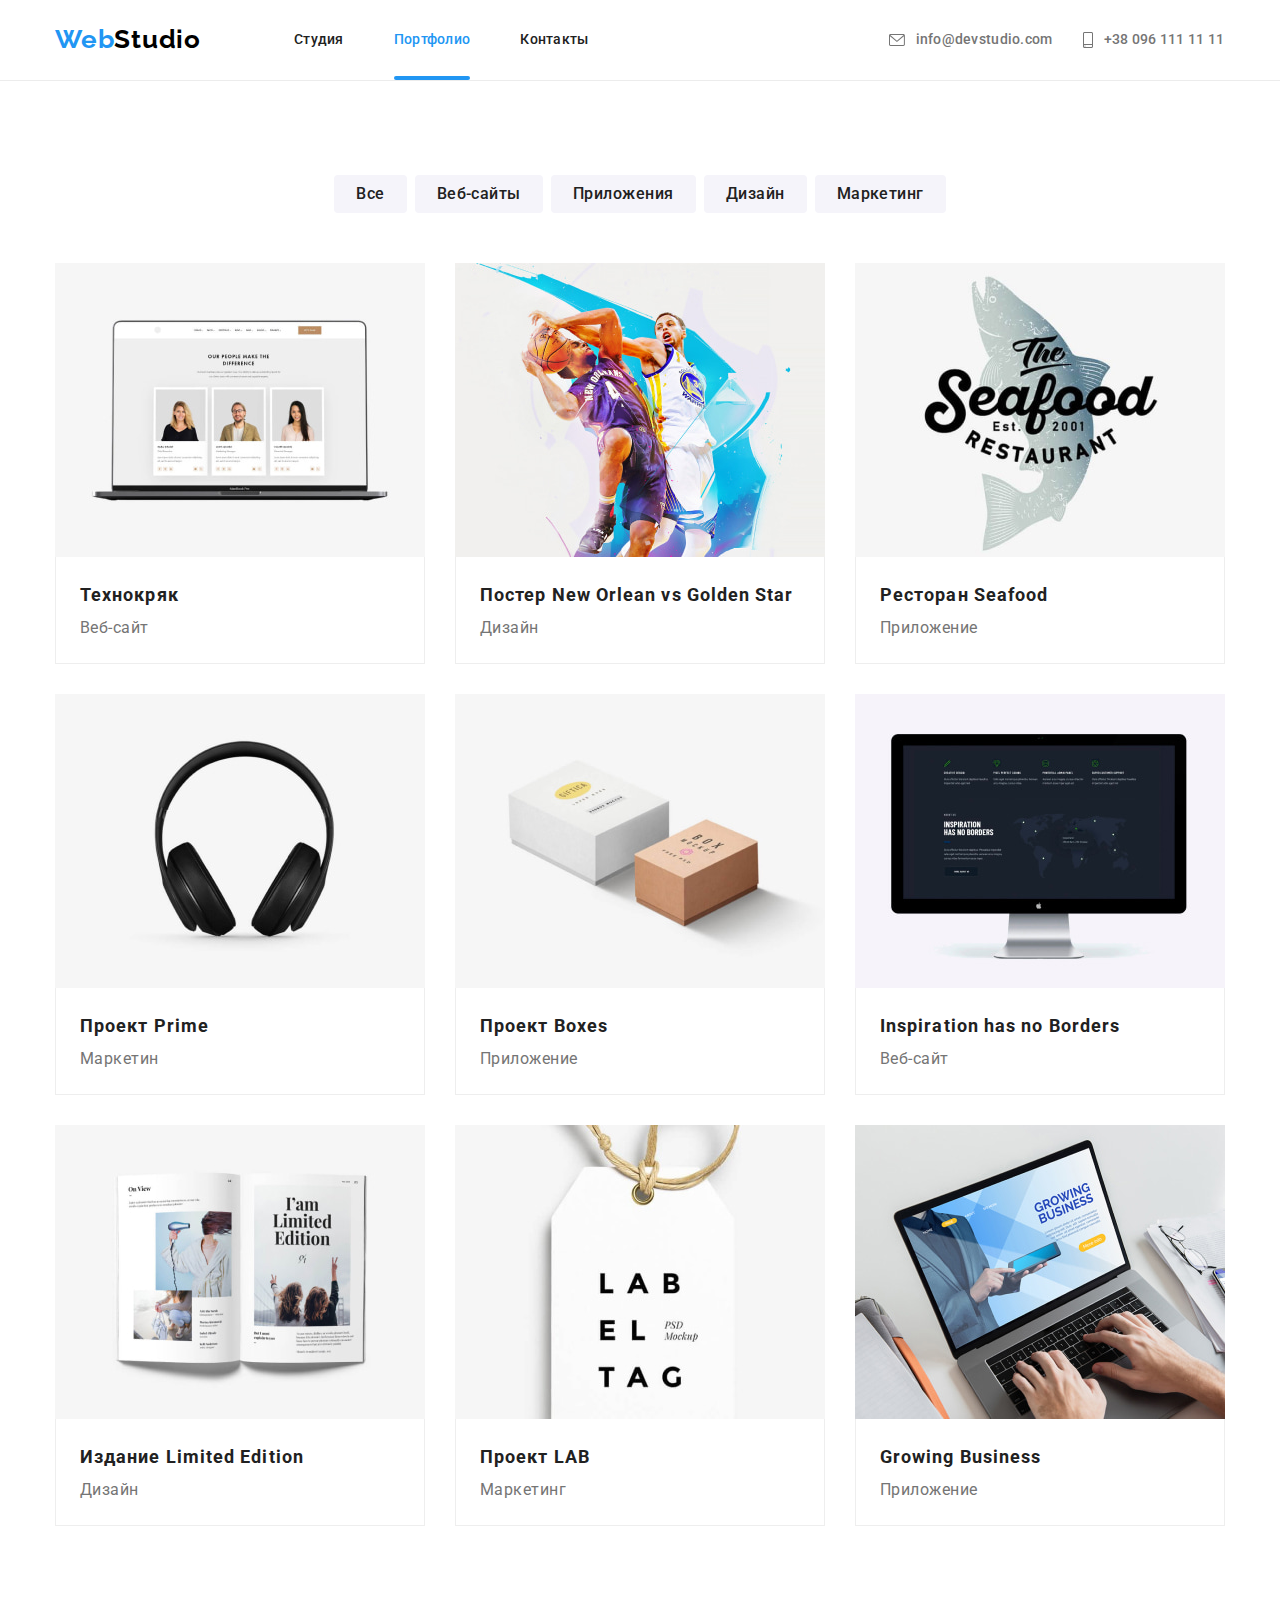
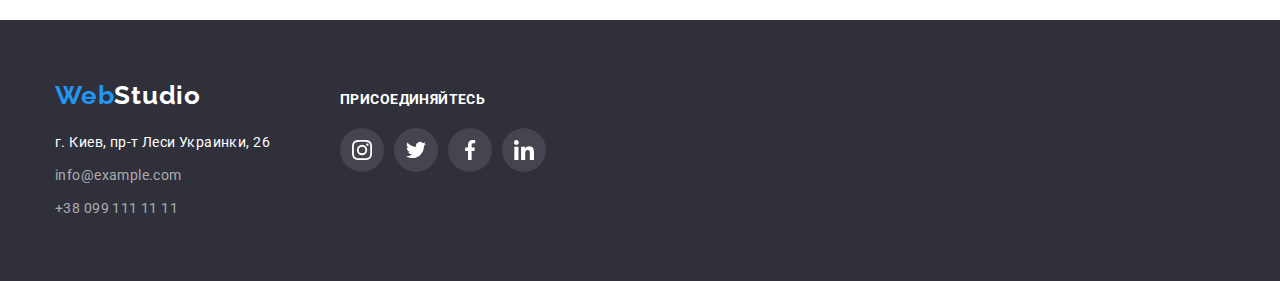
==== portfolio.html @ dde5cd17 "Added HW 05" ====
<!DOCTYPE html>
<html lang="ru">
  <head>
    <meta charset="UTF-8" />
    <meta http-equiv="X-UA-Compatible" content="IE=edge" />
    <meta name="viewport" content="width=device-width, initial-scale=1.0" />
    <link rel="preconnect" href="https://fonts.googleapis.com" />
    <link rel="preconnect" href="https://fonts.gstatic.com" crossorigin />
    <link
      href="https://fonts.googleapis.com/css2?family=Raleway:wght@700&family=Roboto:wght@400;500;700;900&display=swap"
      rel="stylesheet"
    />
    <link
      rel="stylesheet"
      href="https://cdn.jsdelivr.net/npm/modern-normalize@1/modern-normalize.min.css"
    />
    <link rel="stylesheet" href="./css/styles.css" />
    <title>Портфолио</title>
  </head>

  <body>
    <!--Шапка сайта-->
    <header class="head-site">
      <div class="head-container container">
        <!--Блок навигации по страницам-->
        <nav class="nav">
          <!-- Логотип -->
          <a href="./index.html" lang="en" class="logo">
            <span class="logo-web">Web</span><span class="logo-studio">Studio</span>
          </a>
          <!-- Навигация по сайту -->
          <ul class="nav-list">
            <li class="nav-item">
              <a href="./index.html" class="nav-link">Студия</a>
            </li>
            <li class="nav-item nav-item-current">
              <a href="./portfolio.html" class="nav-link nav-current">Портфолио</a>
            </li>
            <li class="nav-item">
              <a href="" class="nav-link">Контакты</a>
            </li>
          </ul>
        </nav>
        <!-- Каналы связи со студией -->
        <ul class="comm-list">
          <li class="comm-item">
            <a href="mailto:info@devstudio.com" class="comm-link">
              <svg class="icon-mail" width="16" height="12">
                <use href="./images/svg/icon.svg#head-email"></use>
              </svg>
              info@devstudio.com
            </a>
          </li>

          <li class="comm-item">
            <a href="tel:+380961111111" class="comm-link">
              <svg class="icon-tel" width="10" height="16">
                <use href="./images/svg/icon.svg#head-smartphone"></use>
              </svg>
              +38 096 111 11 11
            </a>
          </li>
        </ul>
      </div>
    </header>

    <!-- Основной контент страницы -->
    <main>
      <section class="section">
        <div class="container">
          <h1 class="visually-hidden">Портфолио Веб-Студии</h1>
          <!-- Фильтр по нашим проектам -->
          <h2 class="visually-hidden">Фильтр по нашим проектам</h2>
          <ul class="servece-list">
            <li class="list-btn">
              <button type="button" class="service-button button">Все</button>
            </li>
            <li class="list-btn">
              <button type="button" class="service-button button">Веб-сайты</button>
            </li>
            <li class="list-btn">
              <button type="button" class="service-button button">Приложения</button>
            </li>
            <li class="list-btn">
              <button type="button" class="service-button button">Дизайн</button>
            </li>
            <li class="list-btn">
              <button type="button" class="service-button button">Маркетинг</button>
            </li>
          </ul>

          <!-- Наши проекты -->
          <h2 class="visually-hidden">Наши проекты</h2>
          <ul class="ourprj">
            <li class="ourpjc-list">
              <a href="" class="ourpjc-link">
                <div class="ourpjc-action">
                  <p class="ourpjc-text-hover">
                    Ресурс предлагает комплексные предложения с разным уровнем функционала и
                    сервисов. Все это позволит посетителю получить исчерпывающие сведения о компании
                    или частном лице.
                  </p>
                  <img
                    src="./images/portfolio/portfolio-1.jpg"
                    alt="Ноутбук с отображённым сайтом"
                    width="370"
                    heigth="294"
                  />
                </div>

                <div class="name-prj">
                  <h3 class="ourprj-title">Технокряк</h3>
                  <p class="ourprj-text">Веб-сайт</p>
                </div>
              </a>
            </li>
            <li class="ourpjc-list">
              <a href="" class="ourpjc-link">
                <div class="ourpjc-action">
                  <p class="ourpjc-text-hover">
                    Ресурс предлагает комплексные предложения с разным уровнем функционала и
                    сервисов. Все это позволит посетителю получить исчерпывающие сведения о компании
                    или частном лице.
                  </p>
                  <img
                    src="./images/portfolio/portfolio-2.jpg"
                    alt="Постер с игроками в баскетбол"
                    width="370"
                    heigth="294"
                  />
                </div>

                <div class="name-prj">
                  <h3 class="ourprj-title">Постер New Orlean vs Golden Star</h3>
                  <p class="ourprj-text">Дизайн</p>
                </div>
              </a>
            </li>
            <li class="ourpjc-list">
              <a href="" class="ourpjc-link">
                <div class="ourpjc-action">
                  <p class="ourpjc-text-hover">
                    Ресурс предлагает комплексные предложения с разным уровнем функционала и
                    сервисов. Все это позволит посетителю получить исчерпывающие сведения о компании
                    или частном лице.
                  </p>
                  <img
                    src="./images/portfolio/portfolio-3.jpg"
                    alt="Логотип ресторана морской еды"
                    width="370"
                    heigth="294"
                  />
                </div>

                <div class="name-prj">
                  <h3 class="ourprj-title">Ресторан Seafood</h3>
                  <p class="ourprj-text">Приложение</p>
                </div>
              </a>
            </li>
            <li class="ourpjc-list">
              <a href="" class="ourpjc-link">
                <div class="ourpjc-action">
                  <p class="ourpjc-text-hover">
                    Ресурс предлагает комплексные предложения с разным уровнем функционала и
                    сервисов. Все это позволит посетителю получить исчерпывающие сведения о компании
                    или частном лице.
                  </p>
                  <img
                    src="./images/portfolio/portfolio-4.jpg"
                    alt="Наушники"
                    width="370"
                    heigth="294"
                  />
                </div>

                <div class="name-prj">
                  <h3 class="ourprj-title">Проект Prime</h3>
                  <p class="ourprj-text">Маркетин</p>
                </div>
              </a>
            </li>
            <li class="ourpjc-list">
              <a href="" class="ourpjc-link">
                <div class="ourpjc-action">
                  <p class="ourpjc-text-hover">
                    Ресурс предлагает комплексные предложения с разным уровнем функционала и
                    сервисов. Все это позволит посетителю получить исчерпывающие сведения о компании
                    или частном лице.
                  </p>
                  <img
                    src="./images/portfolio/portfolio-5.jpg"
                    alt="Коробки разных видов"
                    width="370"
                    heigth="294"
                  />
                </div>

                <div class="name-prj">
                  <h3 class="ourprj-title">Проект Boxes</h3>
                  <p class="ourprj-text">Приложение</p>
                </div>
              </a>
            </li>
            <li class="ourpjc-list">
              <a href="" class="ourpjc-link">
                <div class="ourpjc-action">
                  <p class="ourpjc-text-hover">
                    Ресурс предлагает комплексные предложения с разным уровнем функционала и
                    сервисов. Все это позволит посетителю получить исчерпывающие сведения о компании
                    или частном лице.
                  </p>
                  <img
                    src="./images/portfolio/portfolio-6.jpg"
                    alt="Сайт проекта Вдохновение не имеет границ"
                    width="370"
                    heigth="294"
                  />
                </div>

                <div class="name-prj">
                  <h3 class="ourprj-title">Inspiration has no Borders</h3>
                  <p class="ourprj-text">Веб-сайт</p>
                </div>
              </a>
            </li>
            <li class="ourpjc-list">
              <a href="" class="ourpjc-link">
                <div class="ourpjc-action">
                  <p class="ourpjc-text-hover">
                    Ресурс предлагает комплексные предложения с разным уровнем функционала и
                    сервисов. Все это позволит посетителю получить исчерпывающие сведения о компании
                    или частном лице.
                  </p>
                  <img
                    src="./images/portfolio/portfolio-7.jpg"
                    alt="Книга с названием Ограниченое издание"
                    width="370"
                    heigth="294"
                  />
                </div>

                <div class="name-prj">
                  <h3 class="ourprj-title">Издание Limited Edition</h3>
                  <p class="ourprj-text">Дизайн</p>
                </div>
              </a>
            </li>
            <li class="ourpjc-list">
              <a href="" class="ourpjc-link">
                <div class="ourpjc-action">
                  <p class="ourpjc-text-hover">
                    Ресурс предлагает комплексные предложения с разным уровнем функционала и
                    сервисов. Все это позволит посетителю получить исчерпывающие сведения о компании
                    или частном лице.
                  </p>
                  <img
                    src="./images/portfolio/portfolio-8.jpg"
                    alt="Бирка с названием проекта ЛАБ"
                    width="370"
                    heigth="294"
                  />
                </div>

                <div class="name-prj">
                  <h3 class="ourprj-title">Проект LAB</h3>
                  <p class="ourprj-text">Маркетинг</p>
                </div>
              </a>
            </li>
            <li class="ourpjc-list">
              <a href="" class="ourpjc-link">
                <div class="ourpjc-action">
                  <p class="ourpjc-text-hover">
                    Ресурс предлагает комплексные предложения с разным уровнем функционала и
                    сервисов. Все это позволит посетителю получить исчерпывающие сведения о компании
                    или частном лице.
                  </p>
                  <img
                    src="./images/portfolio/portfolio-9.jpg"
                    alt="Человек работает за ноутбуком в приложении"
                    width="370"
                    heigth="294"
                  />
                </div>

                <div class="name-prj">
                  <h3 class="ourprj-title">Growing Business</h3>
                  <p class="ourprj-text">Приложение</p>
                </div>
              </a>
            </li>
          </ul>
        </div>
      </section>
    </main>

    <!--Footer-->
    <footer class="footer">
      <h2 class="visually-hidden">Подвал сайта</h2>
      <div class="container">
        <div class="footer-container">
          <div class="address-container">
            <a href="./index.html" lang="en" class="logo footer-logo">
              <span class="logo-web">Web</span><span class="footer-logo-studio">Studio</span>
            </a>

            <address class="address">
              <p class="address-text">г. Киев, пр-т Леси Украинки, 26</p>
              <ul>
                <li class="address-item">
                  <a href="mailto:info@example.com" class="footer-comm"> info@example.com </a>
                </li>
                <li class="address-item">
                  <a href="tel:+380991111111" class="footer-comm"> +38 099 111 11 11 </a>
                </li>
              </ul>
            </address>
          </div>
          <!-- Социальные сети студии -->
          <div class="footer-social">
            <h2 class="visually-hidden">Социальные сети студии</h2>
            <h3 class="footer-social-title">Присоединяйтесь</h3>
            <ul class="footer-social-list">
              <li class="footer-social-item">
                <a href="https://www.instagram.com/" class="footer-link-social">
                  <svg class="footer-social-icon" width="20" height="20">
                    <use href="./images/svg/icon.svg#footer-instagram"></use>
                  </svg>
                </a>
              </li>
              <li class="footer-social-item">
                <a href="https://twitter.com" class="footer-link-social">
                  <svg class="footer-social-icon" width="20" height="20">
                    <use href="./images/svg/icon.svg#footer-twitter"></use>
                  </svg>
                </a>
              </li>
              <li class="footer-social-item">
                <a href="https://www.facebook.com" class="footer-link-social">
                  <svg class="footer-social-icon" width="20" height="20">
                    <use href="./images/svg/icon.svg#footer-facebook"></use>
                  </svg>
                </a>
              </li>
              <li class="footer-social-item">
                <a href="https://www.linkedin.com/" class="footer-link-social">
                  <svg class="footer-social-icon" width="20" height="20">
                    <use href="./images/svg/icon.svg#footer-linkedin"></use>
                  </svg>
                </a>
              </li>
            </ul>
          </div>
        </div>
      </div>
    </footer>

    <script src="./js/modal.js"></script>
  </body>
</html>
---- css/styles.css ----
:root {
  --logo-text-font: 'Raleway', sans-serif;
  --primary-letter-spacing: 0.03em;
  --primary-font: 'Roboto', sans-serif;

  --portfolio-bgc-hover: rgba(33, 150, 243, 0.9);
  --nohover-navlink-color: #212121;
  --hover-cont-link: #2196f3;
  --primary-text-color: #757575;
  --communication-color: rgba(255, 255, 255, 0.6);
  --button-text-color: #ffffff;
  --primary-fill: #afb1b8;
  --comm-fill: #757575;
  --social-link-fill: #ffffff;
  --title-text-color: #212121;
  --text-color-white: #ffffff;
  --backdrop-bgc: rgba(0, 0, 0, 0.2);
  --white-bgc: #ffffff;

  --card-set-gap: 30px;
  --animation-transition: 250ms cubic-bezier(0.4, 0, 0.2, 1);
}

body {
  background-color: var(--white-bgc);
  font-family: var(--primary-font);
  font-size: 14px;
  line-height: 1.14;
  color: var(--primary-text-color);
}
a {
  text-decoration: none;
}
li {
  list-style: none;
}
h1,
h2,
h3,
h4,
h5,
h6,
p,
ul {
  margin: 0;
  padding: 0;
}
img {
  display: block;
  max-width: 100%;
}

/* Общие стили */
.title-seclion {
  font-weight: bold;
  font-size: 36px;
  line-height: 42px;
  text-align: center;
  letter-spacing: var(--primary-letter-spacing);
}
.button {
  font-family: inherit;
  cursor: pointer;
  border: none;
}
.container {
  margin-left: auto;
  margin-right: auto;
  width: 1200px;
  padding-left: 15px;
  padding-right: 15px;
}
.section {
  padding-top: 94px;
  padding-bottom: 94px;
}

/* Cкрытый заголовко h2 */
.visually-hidden {
  position: absolute;
  width: 1px;
  height: 1px;
  margin: -1px;
  border: 0;
  padding: 0;

  white-space: nowrap;
  clip-path: inset(100%);
  clip: rect(0 0 0 0);
  overflow: hidden;
}
/* Подсвечивание текущей страницы */
.nav-link.nav-current {
  color: var(--hover-cont-link);
}
.nav-item.nav-item-current::after {
  content: '';
  display: block;
  width: 100%;
  height: 4px;
  background-color: var(--hover-cont-link);
  border-radius: 2px;
}

/* МОДАЛЬНОЕ ОКНО "Заказать услуги"*/
.backdrop {
  position: fixed;
  top: 0;
  left: 0;
  width: 100%;
  height: 100%;

  transition: opacity var(--animation-transition), visibility var(--animation-transition);

  background-color: var(--backdrop-bgc);
}
.backdrop.is-hidden {
  opacity: 0;
  pointer-events: none;
  visibility: hidden;
}
.modal-order {
  position: absolute;
  top: 50%;
  left: 50%;
  transform: translate(-50%, -50%);

  min-width: 528px;
  min-height: 581px;

  background-color: var(--white-bgc);
  box-shadow: 0px 1px 3px rgba(0, 0, 0, 0.12), 0px 1px 1px rgba(0, 0, 0, 0.14),
    0px 2px 1px rgba(0, 0, 0, 0.2);
  border-radius: 4px;
}
.btn-close-modal {
  position: absolute;
  top: 8px;
  right: 8px;
  padding: 6px;
  min-width: 30px;

  cursor: pointer;
  border: 1px solid rgba(0, 0, 0, 0.1);
  border-radius: 50%;
  background-color: var(--white-bgc);
}
.modal-icon {
  fill: #000000;
}

/* Стили шапки */
.head-site {
  border-bottom: 1px solid #ececec;

  font-weight: 500;
  font-size: 14px;
  line-height: 1.14;
  letter-spacing: 0.02em;
}

/* Контейнер для стилизации */
.head-container {
  display: flex;
  align-items: center;
}

/* Логотип */
.logo {
  margin-right: 93px;

  font-family: var(--logo-text-font);
  font-weight: bold;
  font-size: 26px;
  line-height: 1.2;
  letter-spacing: var(--primary-letter-spacing);
}
.logo-web {
  color: #2196f3;
}
.logo-studio {
  color: #000000;
}
.footer-logo-studio {
  color: #ffffff;
}

/* Навигация */
.nav {
  display: flex;
  align-items: center;
  margin-right: 300px;
}
.nav-list {
  display: flex;
}

.nav-item + .nav-item {
  margin-left: 50px;
}
.nav-link {
  display: block;
  padding-top: 32px;
  padding-bottom: 28px;

  font-weight: 500;
  font-size: 14px;
  line-height: 1.14;
  letter-spacing: 0.02em;
  color: var(--nohover-navlink-color);

  transition: color var(--animation-transition);
}
.nav-link:hover,
.nav-link:focus {
  color: var(--hover-cont-link);
}

/* Каналы связи со студией */
.comm-list {
  display: flex;
}
.comm-item:not(:last-child) {
  margin-right: 30px;
}
.comm-link {
  display: flex;
  align-items: center;
  padding-top: 32px;
  padding-bottom: 32px;

  letter-spacing: 0.02em;
  color: var(--primary-text-color);

  transition: color var(--animation-transition);
}
.comm-link:hover,
.comm-link:focus {
  color: var(--hover-cont-link);
}
.icon-mail,
.icon-tel {
  fill: currentColor;
  margin-right: 11px;
}

/* Основной контент страницы */
/* Секция hero с заказом услуг */

.overlay {
  background-color: #c4c4c4;
}
.hero {
  padding-top: 200px;
  padding-bottom: 200px;
  max-width: 1600px;
  height: 600px;
  margin-left: auto;
  margin-right: auto;

  background-image: linear-gradient(to right, rgba(47, 48, 58, 0.4), rgba(47, 48, 58, 0.4)),
    url(../images/hero.jpg);
  background-repeat: no-repeat;
  background-position: center;
  background-size: cover;
}
.hero-title {
  margin-right: auto;
  margin-bottom: 30px;
  margin-left: auto;
  width: 696px;
  letter-spacing: 0.06em;

  text-align: center;
  text-transform: uppercase;
  font-weight: 900;
  font-size: 44px;
  line-height: 1.36;
  color: #ffffff;
}
.primary-button {
  display: block;
  margin-right: auto;
  margin-left: auto;
  padding-top: 10px;
  padding-right: 32px;
  padding-bottom: 10px;
  padding-left: 32px;
  min-width: 200px;

  background-color: #2196f3;
  box-shadow: 0px 4px 4px rgba(0, 0, 0, 0.15);
  border-radius: 4px;
  font-weight: bold;
  font-size: 16px;
  line-height: 30px;
  letter-spacing: 0.06em;
  color: var(--button-text-color);
}
/* Секция Наши преимущества */
.about-section {
  padding-bottom: 0;
}
.about-list {
  display: flex;
}
.about-item {
  width: 270px;
}
.about-item + .about-item {
  margin-left: 30px;
}
/* Основная часть секции Наши преимущества*/
.about-title {
  font-weight: bold;
  font-size: 14px;
  line-height: 16px;
  text-transform: uppercase;
  letter-spacing: var(--primary-letter-spacing);
  color: var(--title-text-color);
}
.about-text {
  margin-top: 10px;

  font-size: 14px;
  line-height: 24px;
  letter-spacing: var(--primary-letter-spacing);
}
.icon-container {
  display: flex;
  justify-content: center;
  align-items: center;
  width: 270px;
  height: 120px;
  margin-bottom: var(--card-set-gap);

  background-color: #f5f4fa;
  border-radius: 4px;
}

/* Секция Чем Мы занимаемся */
.whatwedo-titel {
  margin-bottom: 50px;
  color: var(--title-text-color);
}
.whatwedo-list {
  display: flex;
  justify-content: space-evenly;
}
.whatwedo-item + .whatwedo-item {
  margin-left: 30px;
}
/* Чем Мы занимаемся Позиционирование текста */
.whatwedo-card-container {
  position: relative;
}
.whatwedo-text-position {
  position: absolute;
  left: 0;
  bottom: 0;

  display: flex;
  width: 100%;
  padding-top: 27px;
  padding-bottom: 27px;
  justify-content: center;
  align-items: center;
  color: #ffffff;
  background-color: rgba(47, 48, 58, 0.8);
}
.whatwedo-card-text {
  font-weight: 700;
  font-size: 14px;
  line-height: 1.14;
  text-align: center;
  letter-spacing: var(--primary-letter-spacing);
  text-transform: uppercase;
}

/* Секция Наша команда */
.ourteam {
  background: #f5f4fa;
}
.ourteam-titel {
  margin-bottom: 50px;
  color: var(--title-text-color);
}
.ourteam-list {
  display: flex;
}
.ourteam-item {
  background-color: #ffffff;
  box-shadow: 0px 1px 3px rgba(0, 0, 0, 0.12), 0px 1px 1px rgba(0, 0, 0, 0.14),
    0px 2px 1px rgba(0, 0, 0, 0.2);
  border-radius: 0px 0px 4px 4px;
}
.ourteam-item + .ourteam-item {
  margin-left: 30px;
}
.ourteam-text {
  padding-top: 30px;
  padding-right: 32px;
  padding-bottom: 30px;
  padding-left: 32px;
}
.ourteam-name {
  font-weight: 500;
  font-size: 16px;
  line-height: 19px;
  text-align: center;
  letter-spacing: var(--primary-letter-spacing);
  color: var(--title-text-color);
}
.outrteam-prof {
  margin-top: 10px;

  font-size: 16px;
  line-height: 19px;
  text-align: center;
  letter-spacing: var(--primary-letter-spacing);
}
/* Ссылки на социальные сети */
.team-social-list {
  display: flex;
  justify-content: center;
  margin-top: 16px;
}

.team-social-item + .team-social-item {
  margin-left: 10px;
}
.link-social {
  display: flex;
  width: 44px;
  height: 44px;
  justify-content: center;
  align-items: center;
  border-radius: 50%;

  fill: var(--primary-fill);

  transition: fill var(--animation-transition), background-color var(--animation-transition);
}
.link-social:hover,
.link-social:focus {
  fill: var(--social-link-fill);
  background-color: var(--hover-cont-link);
}
/* Постоянные клиенты */
.client-title {
  color: var(--title-text-color);

  margin-bottom: 50px;
}
.client-list {
  display: flex;
}
.client-item + .client-item {
  margin-left: var(--card-set-gap);
}
.client-link {
  display: flex;
  justify-content: center;
  align-items: center;
  width: 170px;
  height: 92px;

  border: 1px solid #afb1b8;
  border-radius: 4px;
  fill: var(--primary-fill);

  transition: fill var(--animation-transition), border-color var(--animation-transition);
}
.client-link:hover,
.client-link:focus {
  fill: var(--hover-cont-link);
  border-color: var(--hover-cont-link);
}
.client-icon {
  width: 106px;
  height: 60px;
}

/* Footer */
.footer {
  padding-top: 60px;
  padding-bottom: 60px;
  background-color: #2f303a;
}
.footer-container {
  display: flex;
  align-items: baseline;
}
.address-container {
  margin-right: 70px;
}
.footer-logo {
  display: block;
  margin-right: 0;
}
.address {
  margin-top: 20px;

  font-style: normal;
  font-size: 14px;
  line-height: 1.7;
  color: #ffffff;
}
.address-text {
  margin-bottom: 9px;

  letter-spacing: var(--primary-letter-spacing);
}
.address-item + .address-item {
  margin-top: 9px;
}
.footer-comm {
  letter-spacing: var(--primary-letter-spacing);
  color: var(--communication-color);

  transition: color var(--animation-transition);
}
.footer-comm:hover,
.footer-comm:focus {
  color: var(--hover-cont-link);
}
/* Социальные сети футера */
/* .footer-social {

} */
.footer-social-title {
  margin-bottom: 20px;

  font-size: 14px;
  line-height: 1.14;
  letter-spacing: var(--primary-letter-spacing);
  text-transform: uppercase;
  color: var(--button-text-color);
}
.footer-social-list {
  display: flex;
  align-items: center;
}
.footer-social-item + .footer-social-item {
  margin-left: 10px;
}
.footer-link-social {
  display: flex;
  justify-content: center;
  align-items: center;
  width: 44px;
  height: 44px;
  border-radius: 50%;
  background-color: rgba(255, 255, 255, 0.1);
  fill: var(--social-link-fill);

  transition: background-color var(--animation-transition);
}
.footer-link-social:hover,
.footer-link-social:focus {
  background-color: var(--hover-cont-link);
}

/* ПОРТФОЛИО */
/* Основной контент страници */
/* Фильтр по нашим проектам */
.servece-list {
  display: flex;
  justify-content: center;
  margin-bottom: 50px;
}
.service-button {
  padding-top: 6px;
  padding-right: 22px;
  padding-bottom: 6px;
  padding-left: 22px;
  border-radius: 4px;

  font-weight: 500;
  font-size: 16px;
  line-height: 26px;
  text-align: center;
  letter-spacing: var(--primary-letter-spacing);
  color: var(--title-text-color);
  background-color: #f5f4fa;

  transition: color var(--animation-transition), background-color var(--animation-transition),
    box-shadow var(--animation-transition);
}
.service-button:hover,
.service-button:focus {
  color: var(--button-text-color);
  background-color: #2196f3;
  box-shadow: 0px 3px 1px rgba(0, 0, 0, 0.1), 0px 1px 2px rgba(0, 0, 0, 0.08),
    0px 2px 2px rgba(0, 0, 0, 0.12);
}
.list-btn + .list-btn {
  margin-left: 8px;
}

/* Секция Наши проекты */
.ourprj {
  display: flex;
  flex-wrap: wrap;
  margin-top: calc(-1 * var(--card-set-gap));
  margin-left: calc(-1 * var(--card-set-gap));
}
/* .ourpjc-list {
} */
.ourpjc-link {
  margin-top: var(--card-set-gap);
  margin-left: var(--card-set-gap);
  flex-basis: calc(100% / 3 - var(--card-set-gap));
  cursor: pointer;
}
.ourpjc-link {
  display: block;

  transition: box-shadow var(--animation-transition);
}
.ourpjc-link:hover,
.ourpjc-link:focus {
  box-shadow: 0px 1px 1px rgba(0, 0, 0, 0.12), 0px 4px 4px rgba(0, 0, 0, 0.06),
    1px 4px 6px rgba(0, 0, 0, 0.16);
}

/* Название и описание карточки проекта */
.name-prj {
  padding-top: 20px;
  padding-right: 24px;
  padding-bottom: 20px;
  padding-left: 24px;

  border-right: 1px solid #eeeeee;
  border-bottom: 1px solid #eeeeee;
  border-left: 1px solid #eeeeee;
}
.ourprj-text {
  margin-top: 4;

  color: var(--primary-text-color);
  font-size: 16px;
  line-height: 30px;
  letter-spacing: var(--primary-letter-spacing);
}
.ourprj-title {
  font-weight: bold;
  font-size: 18px;
  line-height: 36px;
  letter-spacing: 0.06em;
  color: var(--title-text-color);
}

/* Анимированый текст при hover */
.ourpjc-link:hover .ourpjc-text-hover,
.ourpjc-link:focus .ourpjc-text-hover {
  opacity: 1;
  transform: translateY(0);
}

.ourpjc-action {
  position: relative;
  overflow: hidden;
}
.ourpjc-text-hover {
  display: block;
  width: 100%;
  height: 100%;
  overflow: auto;
  padding-top: 63px;
  padding-right: 24px;
  padding-bottom: 63px;
  padding-left: 24px;

  position: absolute;
  top: 0;
  left: 0;
  transform: translateY(100%);
  transition: transform var(--animation-transition), opacity var(--animation-transition);

  background-color: var(--portfolio-bgc-hover);
  font-size: 18px;
  line-height: 1.56;
  letter-spacing: var(--primary-letter-spacing);
  color: var(--text-color-white);
  opacity: 0;
}
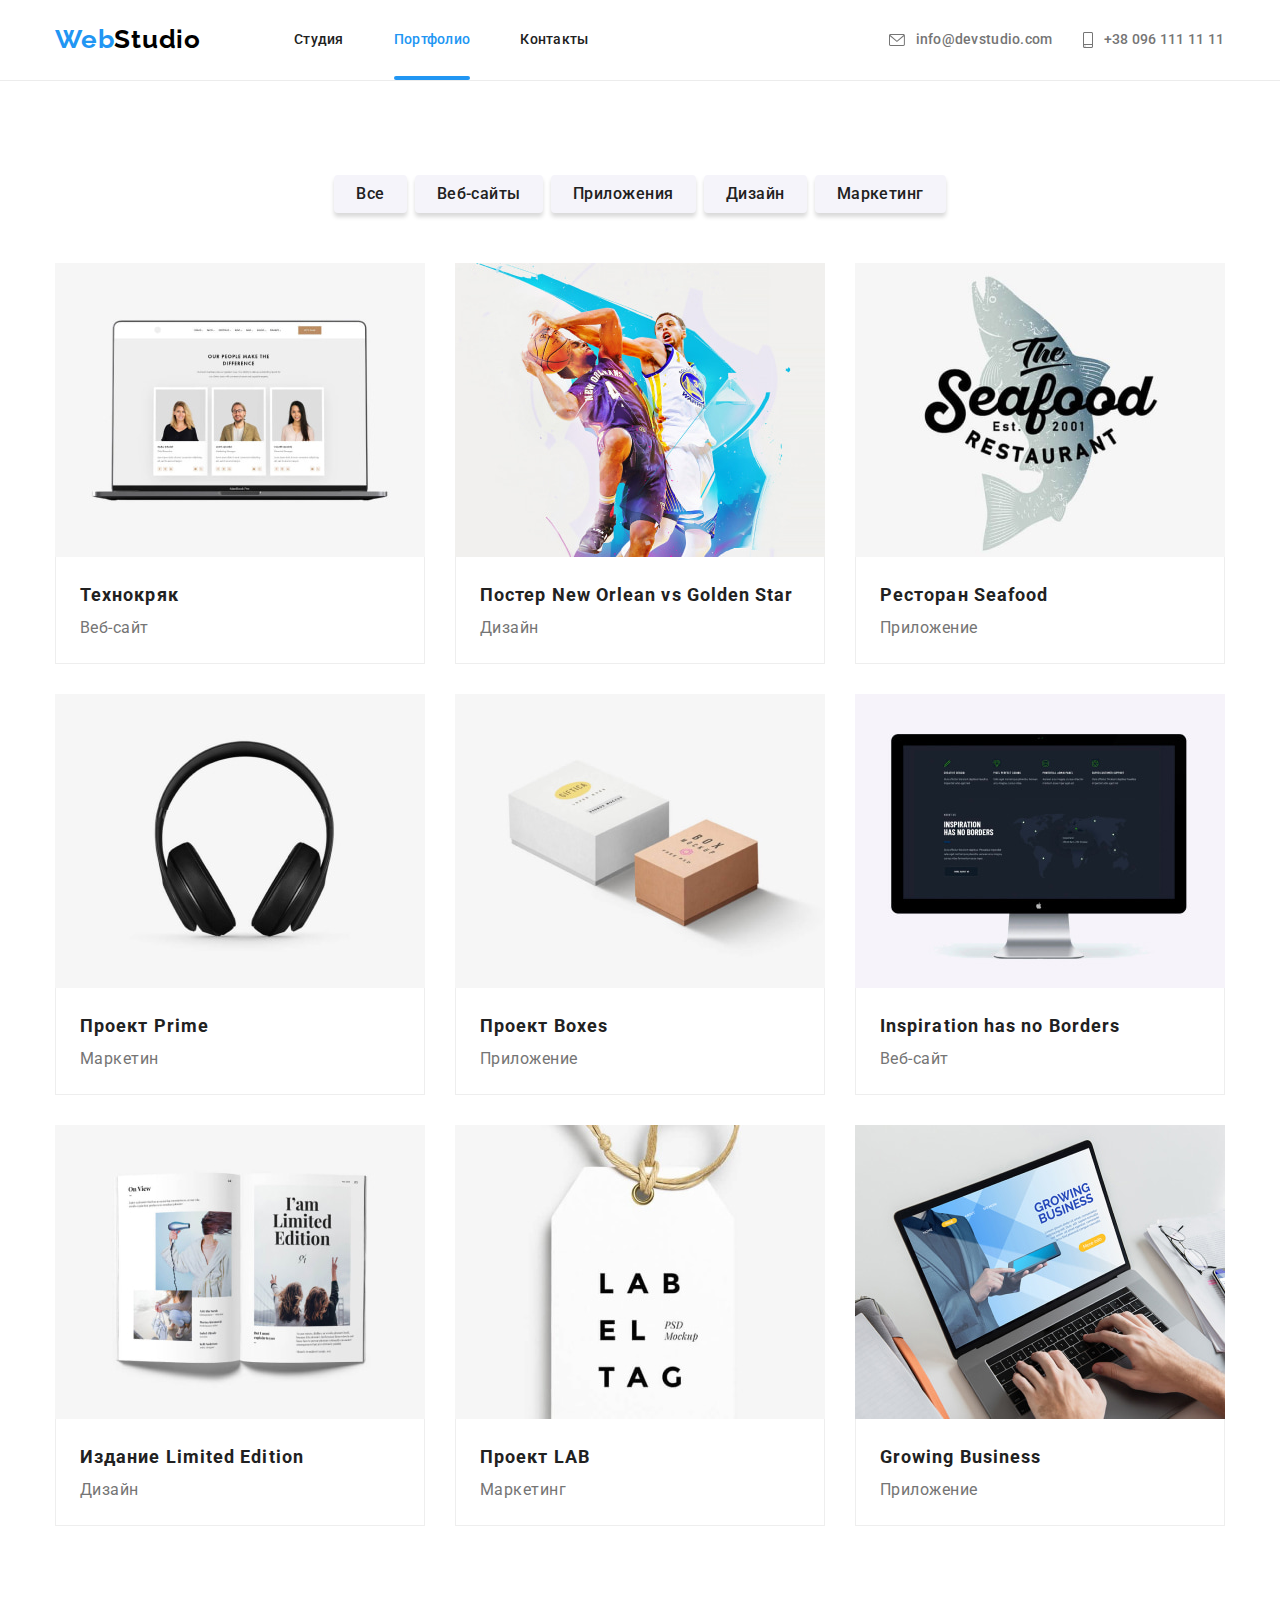
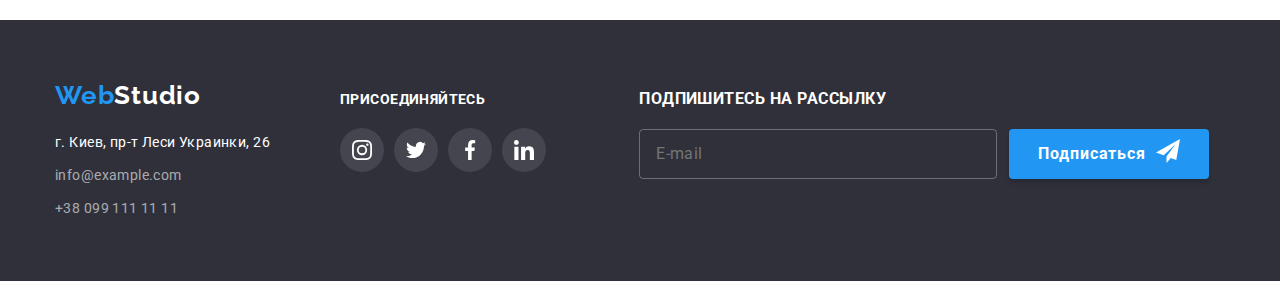
==== commit 3cf47759: "Maybe and?" ====
--- a/portfolio.html
+++ b/portfolio.html
@@ -352,6 +352,27 @@
               </li>
             </ul>
           </div>
+
+          <!-- Форма подписки -->
+          <div class="container-subscription">
+            <h3 class="form-title">Подпишитесь на рассылку</h3>
+            <form class="footer-form">
+              <input
+                type="email"
+                name="email"
+                autocomplete="on"
+                placeholder="E-mail"
+                class="footer-email-input"
+              />
+
+              <button type="submit" class="button footer-btn-subscrib">
+                Подписаться
+                <svg class="icon-subscribe" width="24" height="24">
+                  <use href="./images/svg/icon.svg#icon-subscribe"></use>
+                </svg>
+              </button>
+            </form>
+          </div>
         </div>
       </div>
     </footer>
--- a/css/styles.css
+++ b/css/styles.css
@@ -3,19 +3,25 @@
   --primary-letter-spacing: 0.03em;
   --primary-font: 'Roboto', sans-serif;
 
-  --portfolio-bgc-hover: rgba(33, 150, 243, 0.9);
   --nohover-navlink-color: #212121;
   --hover-cont-link: #2196f3;
   --primary-text-color: #757575;
   --communication-color: rgba(255, 255, 255, 0.6);
   --button-text-color: #ffffff;
+  --title-text-color: #212121;
+  --text-color-white: #ffffff;
+
   --primary-fill: #afb1b8;
   --comm-fill: #757575;
   --social-link-fill: #ffffff;
-  --title-text-color: #212121;
-  --text-color-white: #ffffff;
+  --form-order-focus-fill: #2196f3;
+
+  --border-form-color: #2196f3;
+
   --backdrop-bgc: rgba(0, 0, 0, 0.2);
   --white-bgc: #ffffff;
+  --blue-bgc: #2196f3;
+  --portfolio-bgc-hover: rgba(33, 150, 243, 0.9);
 
   --card-set-gap: 30px;
   --animation-transition: 250ms cubic-bezier(0.4, 0, 0.2, 1);
@@ -49,6 +55,9 @@
   display: block;
   max-width: 100%;
 }
+textarea {
+  resize: none;
+}
 
 /* Общие стили */
 .title-seclion {
@@ -60,8 +69,17 @@
 }
 .button {
   font-family: inherit;
+  font-weight: bold;
+  font-size: 16px;
+  line-height: 1.88;
+  letter-spacing: 0.06em;
+
   cursor: pointer;
   border: none;
+  color: var(--button-text-color);
+  background-color: var(--blue-bgc);
+  box-shadow: 0px 4px 4px rgba(0, 0, 0, 0.15);
+  border-radius: 4px;
 }
 .container {
   margin-left: auto;
@@ -93,8 +111,10 @@
 .nav-link.nav-current {
   color: var(--hover-cont-link);
 }
-.nav-item.nav-item-current::after {
+.nav-link.nav-current::after {
   content: '';
+  margin-top: 28px;
+
   display: block;
   width: 100%;
   height: 4px;
@@ -127,6 +147,7 @@
 
   min-width: 528px;
   min-height: 581px;
+  padding: 40px;
 
   background-color: var(--white-bgc);
   box-shadow: 0px 1px 3px rgba(0, 0, 0, 0.12), 0px 1px 1px rgba(0, 0, 0, 0.14),
@@ -144,9 +165,134 @@
   border: 1px solid rgba(0, 0, 0, 0.1);
   border-radius: 50%;
   background-color: var(--white-bgc);
-}
-.modal-icon {
   fill: #000000;
+
+  transition: fill var(--animation-transition);
+}
+.btn-close-modal:hover,
+.btn-close-modal:focus {
+  fill: var(--form-order-focus-fill);
+}
+
+/* Форма в модальном окне для Заказа услуг */
+.form-modal-order {
+  display: flex;
+  flex-direction: column;
+}
+.title-form {
+  margin-bottom: 12px;
+
+  font-weight: bold;
+  font-size: 20px;
+  line-height: 1.15;
+  text-align: center;
+  letter-spacing: var(--primary-letter-spacing);
+  color: var(--title-text-color);
+}
+/* Коробки input */
+.comment-box {
+  margin-bottom: 20px;
+}
+
+/* Стилизация для lable */
+.name-input-order {
+  display: block;
+  margin-bottom: 4px;
+}
+
+.input-form-order {
+  display: block;
+  padding-left: 42px;
+}
+.input-form-order:focus {
+  border: 1px solid var(--border-form-color);
+}
+.input-form-order:focus + .svg-form {
+  fill: var(--form-order-focus-fill);
+}
+/* SVG иконки в форме */
+.form-field {
+  position: relative;
+  margin-bottom: 10px;
+}
+.svg-form {
+  position: absolute;
+  top: 52%;
+  left: 12px;
+  transform: translateY(-50%);
+
+  transition: fill var(--animation-transition);
+}
+/* Кастомизация input */
+.input-form-order {
+  padding-top: 11px;
+  padding-right: 12px;
+  padding-bottom: 11px;
+  padding-left: 12px;
+
+  width: 100%;
+  border: 1px solid rgba(33, 33, 33, 0.2);
+  border-radius: 4px;
+
+  transition: border var(--animation-transition);
+}
+.input-form-order:not(:last-child) {
+  padding-left: 42px;
+}
+/* Checkbox с принятием рассылки и соглашения */
+.text-checkbox-order {
+  display: flex;
+  justify-content: center;
+  align-items: center;
+
+  margin-bottom: 30px;
+  font-weight: 400;
+  line-height: 1.71;
+  letter-spacing: var(--primary-letter-spacing);
+}
+.checkbox-policy {
+  appearance: none;
+  position: absolute;
+}
+.svg-checkbox {
+  display: inline-block;
+  width: 16px;
+  height: 15px;
+
+  border: 2px solid #212121;
+  border-radius: 4px;
+  margin-right: 7px;
+
+  transition: border-color var(--animation-transition), background-color var(--animation-transition),
+    background-image var(--animation-transition);
+}
+.checkbox-policy:checked + .svg-checkbox {
+  border-color: transparent;
+  background-color: var(--blue-bgc);
+  background-image: url(../images/svg/icon-check.svg);
+  background-size: contain;
+  background-origin: border-box;
+}
+.link-policy {
+  text-decoration: underline;
+  color: var(--hover-cont-link);
+}
+
+/* Кнопка заказа в модальном окне */
+.btn-modal-form-order {
+  width: 200px;
+  padding-top: 10px;
+  padding-right: 55px;
+  padding-bottom: 10px;
+  padding-left: 55px;
+  margin-right: auto;
+  margin-left: auto;
+
+  transition: background-color var(--animation-transition);
+}
+.btn-modal-form-order:hover,
+.btn-modal-form-order:focus {
+  background-color: #188ce8;
 }
 
 /* Стили шапки */
@@ -201,7 +347,6 @@
 .nav-link {
   display: block;
   padding-top: 32px;
-  padding-bottom: 28px;
 
   font-weight: 500;
   font-size: 14px;
@@ -215,6 +360,9 @@
 .nav-link:focus {
   color: var(--hover-cont-link);
 }
+.nav-link:not(.nav-current) {
+  padding-bottom: 28px;
+}
 
 /* Каналы связи со студией */
 .comm-list {
@@ -246,7 +394,6 @@
 
 /* Основной контент страницы */
 /* Секция hero с заказом услуг */
-
 .overlay {
   background-color: #c4c4c4;
 }
@@ -288,14 +435,12 @@
   padding-left: 32px;
   min-width: 200px;
 
-  background-color: #2196f3;
-  box-shadow: 0px 4px 4px rgba(0, 0, 0, 0.15);
-  border-radius: 4px;
-  font-weight: bold;
-  font-size: 16px;
-  line-height: 30px;
-  letter-spacing: 0.06em;
-  color: var(--button-text-color);
+  background-color: var(--blue-bgc);
+  transition: background-color var(--animation-transition);
+}
+.primary-button:hover,
+.primary-button:focus {
+  background-color: #188ce8;
 }
 /* Секция Наши преимущества */
 .about-section {
@@ -525,9 +670,9 @@
   color: var(--hover-cont-link);
 }
 /* Социальные сети футера */
-/* .footer-social {
-
-} */
+.footer-social {
+  margin-right: 93px;
+}
 .footer-social-title {
   margin-bottom: 20px;
 
@@ -559,6 +704,52 @@
 .footer-link-social:hover,
 .footer-link-social:focus {
   background-color: var(--hover-cont-link);
+}
+/* Footer Форма подписки */
+.container-subscription {
+}
+.form-title {
+  margin-bottom: 20px;
+
+  text-transform: uppercase;
+  letter-spacing: var(--primary-letter-spacing);
+  color: var(--text-color-white);
+}
+.footer-form {
+  display: flex;
+}
+.footer-email-input {
+  font-weight: 400;
+  font-size: 16px;
+  line-height: 1.25;
+
+  /* identical to box height, or 125% */
+  display: flex;
+  align-items: center;
+  letter-spacing: 0.03em;
+
+  color: rgba(255, 255, 255, 0.6);
+
+  width: 358px;
+  padding-left: 16px;
+
+  background-color: rgba(0, 0, 0, 0);
+  border: 1px solid rgba(255, 255, 255, 0.3);
+  /* filter: drop-shadow(0px 4px 4px rgba(0, 0, 0, 0.15)); */
+  border-radius: 4px;
+}
+.footer-btn-subscrib {
+  display: flex;
+  justify-content: center;
+
+  padding-top: 10px;
+  padding-bottom: 10px;
+  margin-left: 12px;
+  min-width: 200px;
+}
+.icon-subscribe {
+  margin-left: 10px;
+  fill: var(--social-link-fill);
 }
 
 /* ПОРТФОЛИО */
